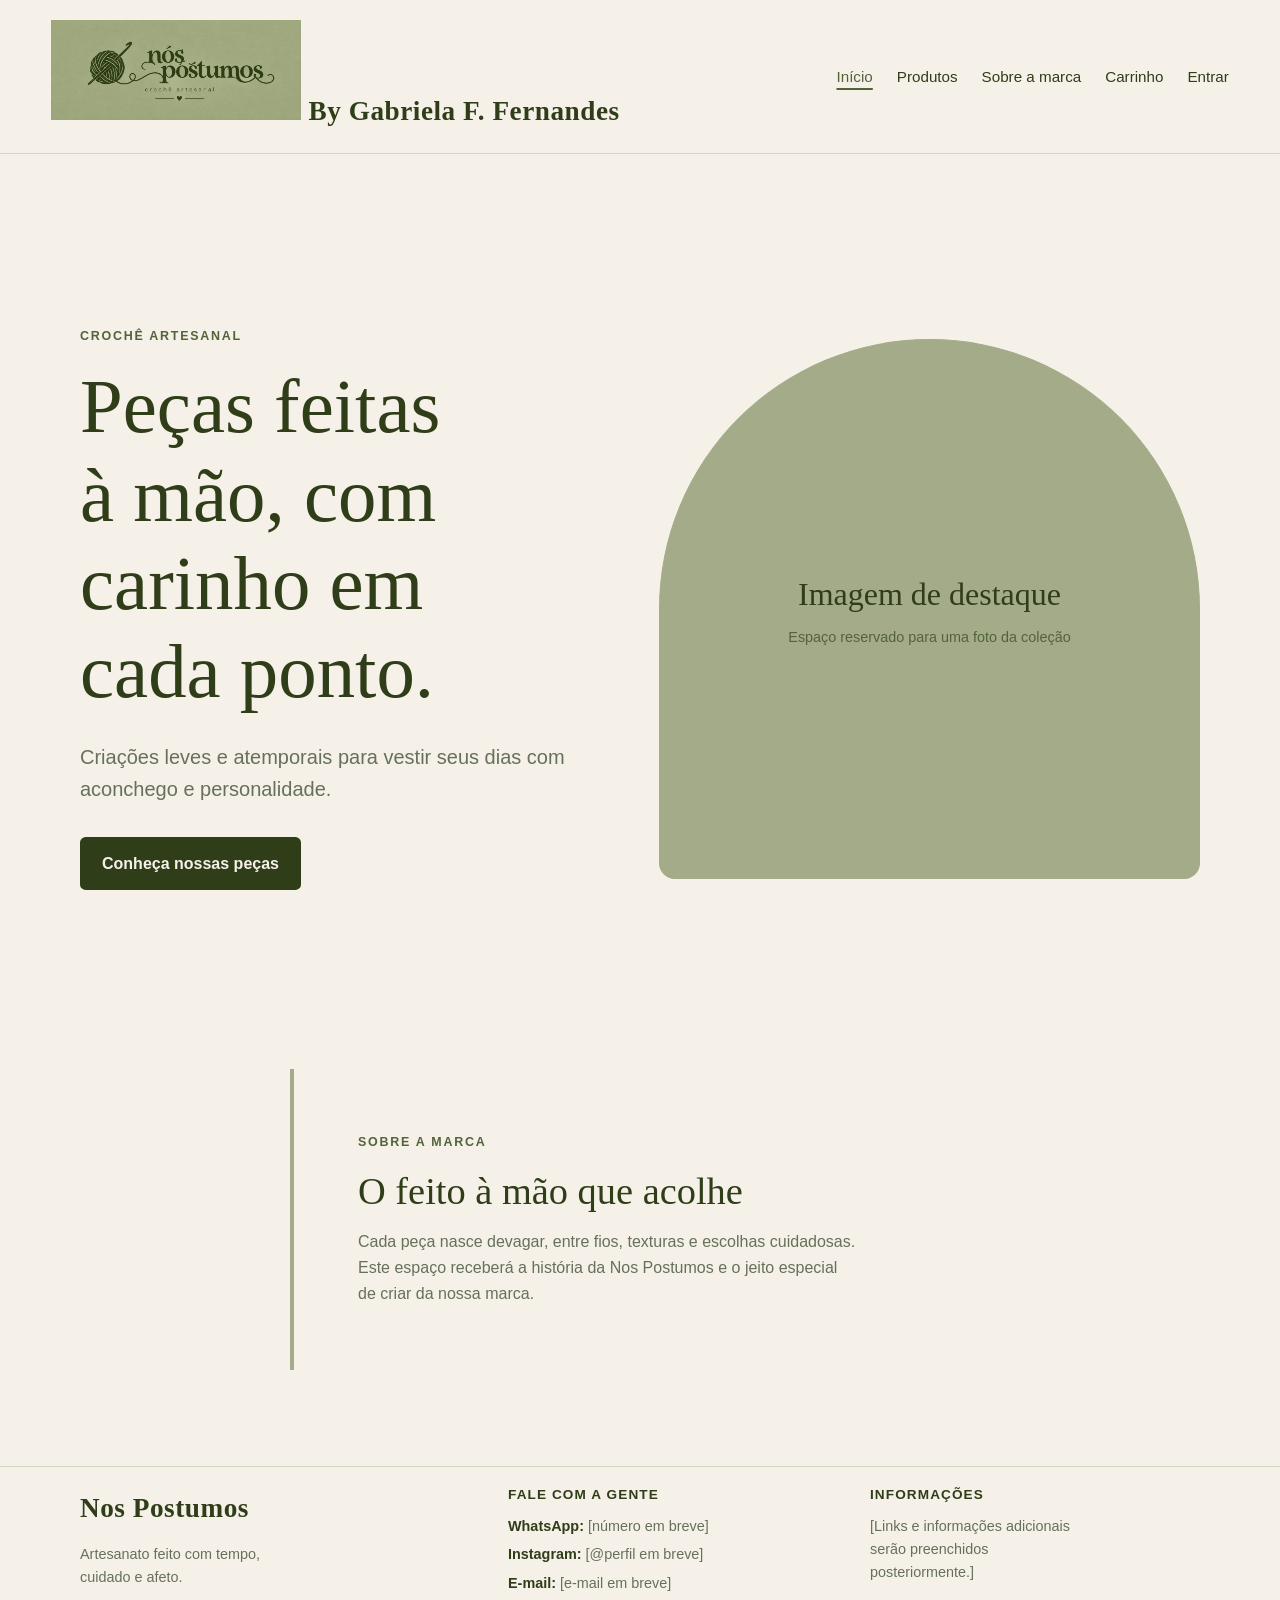
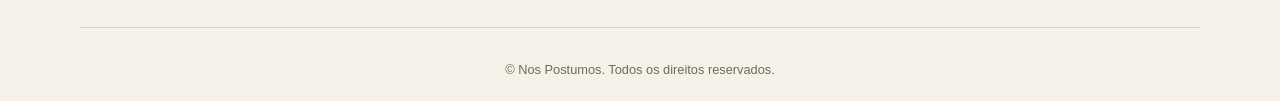
==== src/main/resources/static/index.html @ 712dff51 "feat: implementa frontend" ====
<!DOCTYPE html>
<html lang="pt-BR">
<head>
    <meta charset="UTF-8">
    <meta name="viewport" content="width=device-width, initial-scale=1.0">
    <title>Loja Nos Postumos</title>
    <link rel="stylesheet" href="css/global.css">
    <link rel="stylesheet" href="css/pages/home.css">
</head>
<body>
    <header class="site-header">
        <a class="site-logo" href="index.html" aria-label="Nos Postumos, início">
            <img src="/src/main/resources/static/assets/images/Logo_Nos_Postumos_Horizontal.png" alt="Logo_Nos_Postumos" width="250px">
        By Gabriela F. Fernandes</a>
        <nav class="main-navigation" aria-label="Navegação principal">
            <a href="index.html" aria-current="page">Início</a>
            <a href="pages/products.html">Produtos</a>
            <a href="#sobre">Sobre a marca</a>
            <a class="nav-cart-link" href="pages/cart.html">Carrinho</a>
            <a href="pages/login.html">Entrar</a>
        </nav>
    </header>

    <main>
        <section class="hero" aria-labelledby="hero-title">
            <div class="hero-content">
                <p class="eyebrow">Crochê artesanal</p>
                <h1 id="hero-title">Peças feitas à mão, com carinho em cada ponto.</h1>
                <p class="hero-description">Criações leves e atemporais para vestir seus dias com aconchego e personalidade.</p>
                <a class="button" href="pages/products.html">Conheça nossas peças</a>
            </div>
            <figure class="hero-image-placeholder">
                <div class="image-placeholder-content">
                    <span class="image-placeholder-label">Imagem de destaque</span>
                    <span>Espaço reservado para uma foto da coleção</span>
                </div>
            </figure>
        </section>

        <section class="brand-introduction" id="sobre" aria-labelledby="brand-title">
            <p class="eyebrow">Sobre a marca</p>
            <h2 id="brand-title">O feito à mão que acolhe</h2>
            <p>Cada peça nasce devagar, entre fios, texturas e escolhas cuidadosas. Este espaço receberá a história da Nos Postumos e o jeito especial de criar da nossa marca.</p>
        </section>
    </main>

    <footer class="site-footer">
        <div class="footer-content">
            <div class="footer-brand">
                <a class="site-logo" href="index.html">Nos Postumos</a>
                <p>Artesanato feito com tempo, cuidado e afeto.</p>
            </div>
            <div class="footer-contact">
                <h2>Fale com a gente</h2>
                <ul>
                    <li><span>WhatsApp:</span> [número em breve]</li>
                    <li><span>Instagram:</span> [@perfil em breve]</li>
                    <li><span>E-mail:</span> [e-mail em breve]</li>
                </ul>
            </div>
            <div class="footer-information">
                <h2>Informações</h2>
                <p>[Links e informações adicionais serão preenchidos posteriormente.]</p>
            </div>
        </div>
        <p class="footer-copyright">&copy; Nos Postumos. Todos os direitos reservados.</p>
    </footer>
</body>
</html>
---- src/main/resources/static/css/global.css ----
:root {
    --color-background: #F5F1E8;
    --color-secondary: #A4AB89;
    --color-primary: #303D19;
    --color-primary-soft: #53633a;
    --color-surface: #fbf9f3;
    --color-border: #d4d8c1;
    --color-muted: #66705a;
    --font-body: "Trebuchet MS", "Segoe UI", sans-serif;
    --font-display: Georgia, "Times New Roman", serif;
    --content-width: 1120px;
    --space-page: clamp(1.25rem, 4vw, 4rem);
    --radius-small: 0.35rem;
    --radius-large: 1rem;
}

* {
    box-sizing: border-box;
}

html {
    scroll-behavior: smooth;
}

body {
    min-width: 320px;
    margin: 0;
    color: var(--color-primary);
    background: var(--color-background);
    font-family: var(--font-body);
    line-height: 1.6;
}

body,
button,
input {
    font-size: 1rem;
}

h1,
h2,
h3 {
    margin-top: 0;
    color: var(--color-primary);
    font-family: var(--font-display);
    font-weight: 500;
    line-height: 1.15;
}

h1 {
    margin-bottom: 1rem;
    font-size: clamp(2.25rem, 5vw, 4rem);
}

h2 {
    font-size: clamp(1.75rem, 3vw, 2.5rem);
}

p {
    margin-top: 0;
}

a {
    color: var(--color-primary);
}

a:focus-visible,
button:focus-visible,
input:focus-visible {
    outline: 3px solid var(--color-secondary);
    outline-offset: 3px;
}

.site-header,
.site-footer {
    padding: 1.25rem var(--space-page);
}

.site-header {
    display: flex;
    align-items: center;
    justify-content: space-between;
    gap: 2rem;
    border-bottom: 1px solid var(--color-border);
    background: var(--color-background);
}

.site-header nav {
    display: flex;
    flex-wrap: wrap;
    justify-content: flex-end;
    gap: 0.4rem 1.5rem;
}

.site-header nav a {
    padding: 0.25rem 0;
    color: var(--color-primary);
    font-size: 0.95rem;
    text-decoration: none;
}

.site-header nav a:hover,
.site-header nav a[aria-current="page"] {
    color: var(--color-primary-soft);
    text-decoration: underline;
    text-decoration-thickness: 2px;
    text-underline-offset: 0.35rem;
}

.site-logo {
    color: var(--color-primary);
    font-family: var(--font-display);
    font-size: clamp(1.35rem, 3vw, 1.7rem);
    font-weight: 700;
    letter-spacing: 0.02em;
    text-decoration: none;
}

main {
    width: min(var(--content-width), calc(100% - (var(--space-page) * 2)));
    min-height: 70vh;
    margin: 0 auto;
    padding: clamp(3rem, 8vw, 6rem) 0;
}

.site-footer {
    border-top: 1px solid var(--color-border);
    color: var(--color-muted);
    font-size: 0.9rem;
}

.footer-content {
    display: grid;
    grid-template-columns: 1.2fr 1fr 1fr;
    gap: 2rem;
    width: min(var(--content-width), 100%);
    margin: 0 auto;
}

.footer-brand .site-logo {
    display: inline-block;
    margin-bottom: 0.75rem;
}

.footer-brand p,
.footer-information p {
    max-width: 28ch;
    margin-bottom: 0;
}

.site-footer h2 {
    margin-bottom: 0.75rem;
    font-family: var(--font-body);
    font-size: 0.85rem;
    font-weight: 700;
    letter-spacing: 0.08em;
    text-transform: uppercase;
}

.footer-contact ul {
    display: grid;
    gap: 0.35rem;
    padding: 0;
    margin: 0;
    list-style: none;
}

.footer-contact span {
    color: var(--color-primary);
    font-weight: 700;
}

.footer-copyright {
    width: min(var(--content-width), 100%);
    padding-top: 2rem;
    margin: 2rem auto 0;
    border-top: 1px solid var(--color-border);
    font-size: 0.8rem;
    text-align: center;
}

.button {
    display: inline-block;
    padding: 0.75rem 1.25rem;
    border: 2px solid var(--color-primary);
    border-radius: var(--radius-small);
    color: var(--color-background);
    background: var(--color-primary);
    cursor: pointer;
    font: inherit;
    font-weight: 700;
    text-decoration: none;
    transition: background-color 160ms ease, color 160ms ease;
}

.button:hover {
    color: var(--color-primary);
    background: transparent;
}

@media (max-width: 620px) {
    .site-header {
        align-items: flex-start;
        flex-direction: column;
        gap: 0.75rem;
    }

    .site-header nav {
        justify-content: flex-start;
        gap: 0.25rem 1rem;
    }

    .footer-content {
        grid-template-columns: 1fr;
        gap: 1.75rem;
    }
}
---- src/main/resources/static/css/pages/home.css ----
.hero {
    display: grid;
    grid-template-columns: minmax(0, 0.95fr) minmax(280px, 1.05fr);
    align-items: center;
    gap: clamp(2.5rem, 7vw, 7rem);
    min-height: min(680px, 72vh);
    padding: clamp(2rem, 6vw, 5rem) 0;
}

.hero-content {
    max-width: 34rem;
}

.eyebrow {
    margin-bottom: 1rem;
    color: var(--color-primary-soft);
    font-size: 0.78rem;
    font-weight: 700;
    letter-spacing: 0.14em;
    text-transform: uppercase;
}

.hero h1 {
    max-width: 10ch;
    margin-bottom: 1.5rem;
    font-size: clamp(2.6rem, 6vw, 5rem);
}

.hero-description {
    max-width: 34rem;
    margin-bottom: 2rem;
    color: var(--color-muted);
    font-size: clamp(1.05rem, 2vw, 1.25rem);
}

.hero-image-placeholder {
    display: grid;
    min-height: clamp(320px, 45vw, 540px);
    margin: 0;
    border: 1px solid var(--color-secondary);
    border-radius: 50% 50% var(--radius-large) var(--radius-large);
    background: var(--color-secondary);
}

.image-placeholder-content {
    display: grid;
    align-content: center;
    justify-items: center;
    gap: 0.35rem;
    padding: 2rem;
    color: var(--color-primary);
    text-align: center;
}

.image-placeholder-label {
    font-family: var(--font-display);
    font-size: clamp(1.35rem, 3vw, 2rem);
}

.image-placeholder-content span:last-child {
    max-width: 18rem;
    color: var(--color-primary-soft);
    font-size: 0.9rem;
}

.brand-introduction {
    max-width: 700px;
    margin: clamp(2rem, 8vw, 7rem) auto 0;
    padding: clamp(2rem, 5vw, 4rem);
    border-left: 4px solid var(--color-secondary);
}

.brand-introduction h2 {
    margin-bottom: 1rem;
}

.brand-introduction p:last-child {
    max-width: 56ch;
    margin-bottom: 0;
    color: var(--color-muted);
}

@media (max-width: 760px) {
    .hero {
        grid-template-columns: 1fr;
        min-height: auto;
        gap: 3rem;
    }

    .hero-content {
        max-width: 38rem;
    }

    .hero h1 {
        max-width: 12ch;
    }

    .hero-image-placeholder {
        min-height: 360px;
    }
}
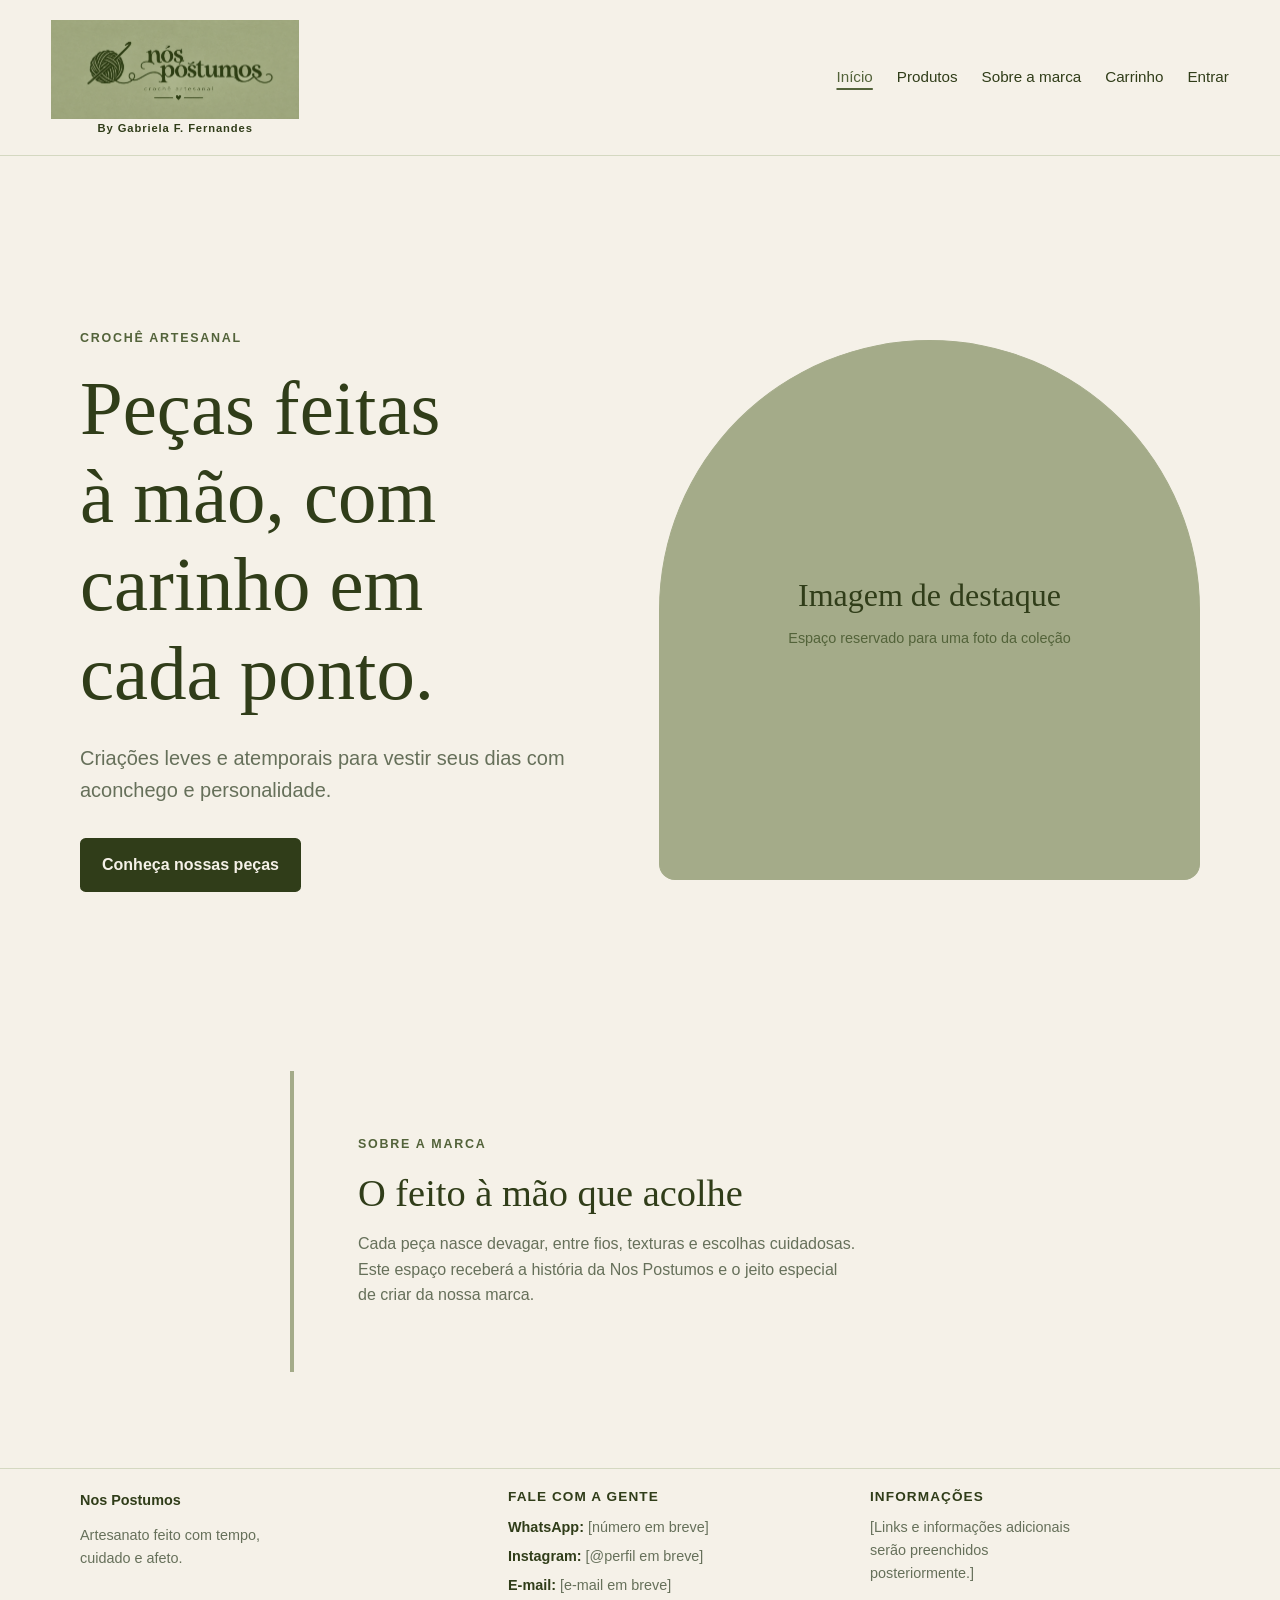
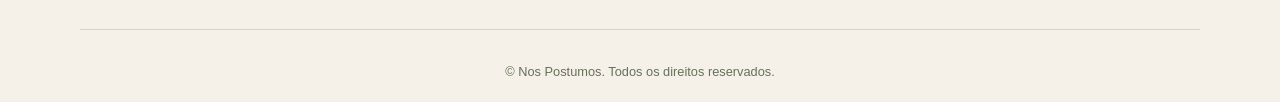
==== commit 89e8cd10: "feat: cards de produtos" ====
--- a/src/main/resources/static/index.html
+++ b/src/main/resources/static/index.html
@@ -10,8 +10,9 @@
 <body>
     <header class="site-header">
         <a class="site-logo" href="index.html" aria-label="Nos Postumos, início">
-            <img src="/src/main/resources/static/assets/images/Logo_Nos_Postumos_Horizontal.png" alt="Logo_Nos_Postumos" width="250px">
-        By Gabriela F. Fernandes</a>
+            <img class="site-logo-image" src="assets/images/Logo_Nos_Postumos_Horizontal.png" alt="Logo Nos Postumos">
+            <span class="site-logo-credit">By Gabriela F. Fernandes</span>
+        </a>
         <nav class="main-navigation" aria-label="Navegação principal">
             <a href="index.html" aria-current="page">Início</a>
             <a href="pages/products.html">Produtos</a>
--- a/src/main/resources/static/css/global.css
+++ b/src/main/resources/static/css/global.css
@@ -108,12 +108,30 @@
 }
 
 .site-logo {
-    color: var(--color-primary);
-    font-family: var(--font-display);
-    font-size: clamp(1.35rem, 3vw, 1.7rem);
-    font-weight: 700;
-    letter-spacing: 0.02em;
+    display: inline-flex;
+    align-items: center;
+    flex-direction: column;
+    gap: 0.15rem;
+    color: var(--color-primary);
+    font-weight: 700;
     text-decoration: none;
+}
+
+.site-logo-image {
+    display: block;
+    width: clamp(12rem, 22vw, 15.5rem);
+    height: auto;
+}
+
+.site-logo-credit {
+    align-self: center;
+    color: var(--color-primary);
+    font-family: var(--font-body);
+    font-size: 0.7rem;
+    font-weight: 600;
+    letter-spacing: 0.08em;
+    line-height: 1.2;
+    text-align: center;
 }
 
 main {
